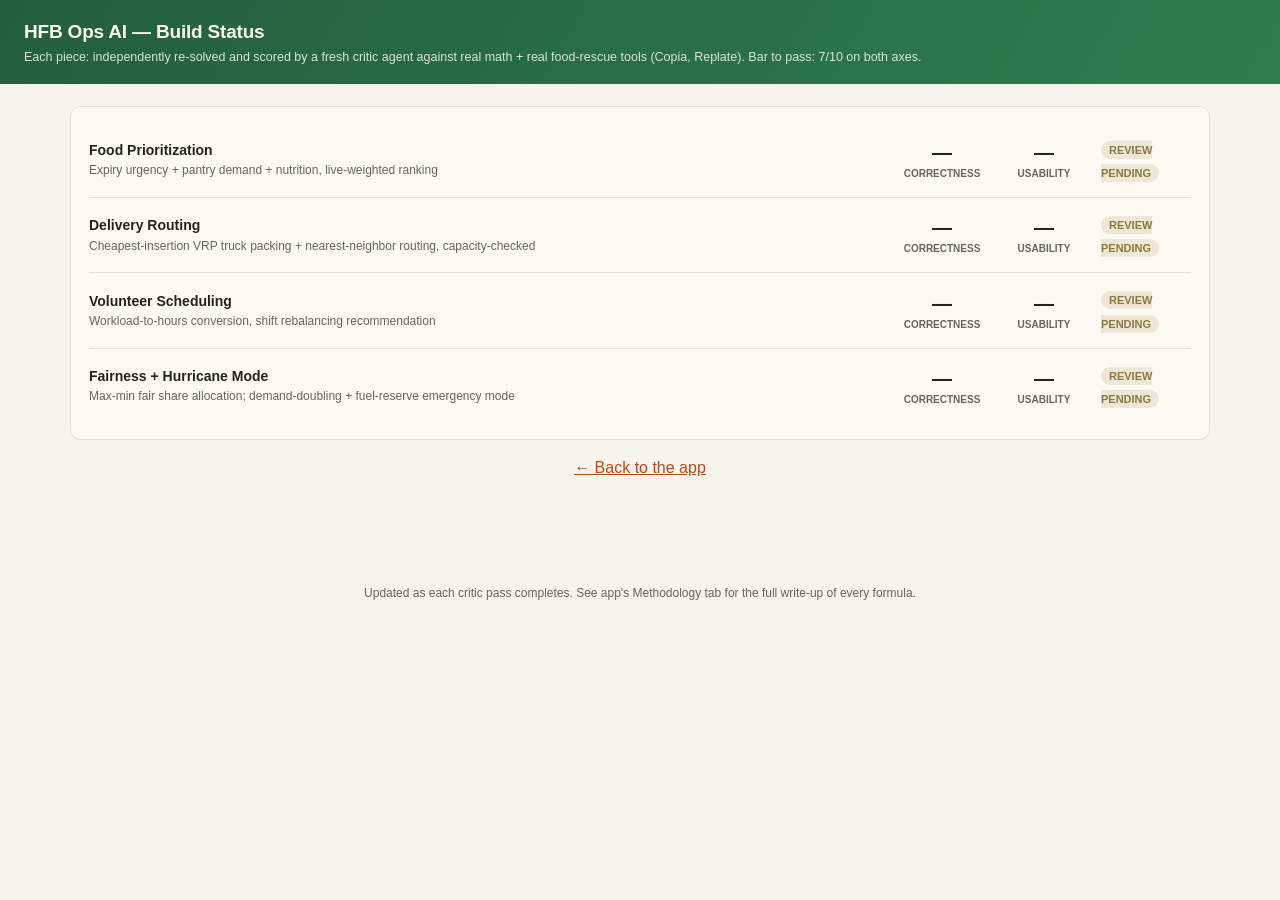
==== status.html @ 036de307 "Add status page, fix misleading 100% fulfillment display for pantries with no urgent items today" ====
<!doctype html>
<html lang="en">
<head>
<meta charset="utf-8">
<meta name="viewport" content="width=device-width, initial-scale=1">
<title>HFB Ops AI — Build Status</title>
<link rel="icon" href="data:image/svg+xml,<svg xmlns=%22http://www.w3.org/2000/svg%22 viewBox=%220 0 100 100%22><text y=%22.9em%22 font-size=%2290%22>📋</text></svg>">
<link rel="stylesheet" href="style.css">
<style>
  .piece { display:grid; grid-template-columns: 1fr 90px 90px 90px; gap:12px; align-items:center; padding:14px 0; border-bottom:1px solid var(--border); }
  .piece:last-child { border-bottom:none; }
  .piece .name { font-weight:700; font-size:14px; }
  .piece .desc { font-size:12px; color:var(--ink-soft); margin-top:2px; }
  .score { text-align:center; font-size:20px; font-weight:700; font-variant-numeric:tabular-nums; }
  .score .lbl { font-size:10px; font-weight:600; color:var(--ink-soft); text-transform:uppercase; }
  .verdict { text-align:center; font-size:11px; font-weight:700; padding:3px 8px; border-radius:999px; }
  .verdict.pass { background:#dcefe1; color:var(--green-dark); }
  .verdict.fail { background:#fbe1d8; color:var(--red); }
  .verdict.pending { background:#eee7d8; color:#8a7a3d; }
  .gap { font-size:12.5px; margin-top:6px; padding:8px 10px; background:var(--bg); border-radius:6px; }
</style>
</head>
<body>
<header class="top">
  <div>
    <h1>HFB Ops AI — Build Status</h1>
    <div class="sub">Each piece: independently re-solved and scored by a fresh critic agent against real math + real food-rescue tools (Copia, Replate). Bar to pass: 7/10 on both axes.</div>
  </div>
</header>
<main>
  <div class="card">
    <div id="pieces"></div>
  </div>
  <p style="text-align:center;margin-top:16px"><a href="index.html">&larr; Back to the app</a></p>
</main>
<footer class="foot">Updated as each critic pass completes. See app's Methodology tab for the full write-up of every formula.</footer>
<script>
const PIECES = [
  { name: "Food Prioritization", desc: "Expiry urgency + pantry demand + nutrition, live-weighted ranking", correctness: null, usability: null, verdict: "pending", gap: null },
  { name: "Delivery Routing", desc: "Cheapest-insertion VRP truck packing + nearest-neighbor routing, capacity-checked", correctness: null, usability: null, verdict: "pending", gap: null },
  { name: "Volunteer Scheduling", desc: "Workload-to-hours conversion, shift rebalancing recommendation", correctness: null, usability: null, verdict: "pending", gap: null },
  { name: "Fairness + Hurricane Mode", desc: "Max-min fair share allocation; demand-doubling + fuel-reserve emergency mode", correctness: null, usability: null, verdict: "pending", gap: null },
];
function render() {
  document.getElementById("pieces").innerHTML = PIECES.map(p => `
    <div class="piece">
      <div>
        <div class="name">${p.name}</div>
        <div class="desc">${p.desc}</div>
        ${p.gap ? `<div class="gap"><strong>Biggest gap noted:</strong> ${p.gap}</div>` : ""}
      </div>
      <div class="score"><div>${p.correctness ?? "—"}</div><div class="lbl">Correctness</div></div>
      <div class="score"><div>${p.usability ?? "—"}</div><div class="lbl">Usability</div></div>
      <div><span class="verdict ${p.verdict}">${p.verdict === "pass" ? "PASS" : p.verdict === "fail" ? "NEEDS WORK" : "REVIEW PENDING"}</span></div>
    </div>
  `).join("");
}
render();
</script>
</body>
</html>
---- style.css ----
:root {
  --orange: #d9611b;
  --orange-dark: #b34d12;
  --green: #2f7d4f;
  --green-dark: #235f3b;
  --red: #c0392b;
  --bg: #f7f4ee;
  --panel: #fdfaf3;
  --cream: #fdf9f0;
  --ink: #26231f;
  --ink-soft: #6b645a;
  --border: #e6e0d4;
  --radius: 10px;
  --mono: "SFMono-Regular", Consolas, "Liberation Mono", Menlo, monospace;
  --font: Optima, Candara, "Noto Sans", source-sans-pro, sans-serif;
}
@media (prefers-color-scheme: dark) {
  :root { --bg:#1a1815; --panel:#242119; --cream:#242119; --ink:#f0ece2; --ink-soft:#a89e8c; --border:#3a352a; }
}
:root[data-theme="dark"] { --bg:#1a1815; --panel:#242119; --cream:#242119; --ink:#f0ece2; --ink-soft:#a89e8c; --border:#3a352a; }
:root[data-theme="light"] { --bg:#f7f4ee; --panel:#fdfaf3; --cream:#fdf9f0; --ink:#26231f; --ink-soft:#6b645a; --border:#e6e0d4; }

* { box-sizing: border-box; }
body {
  margin: 0; font-family: var(--font);
  background: var(--bg); color: var(--ink); line-height: 1.45;
}
header.top {
  background: linear-gradient(120deg, var(--green-dark), var(--green));
  color: var(--cream); padding: 18px 24px; display: flex; align-items: center; justify-content: space-between;
  flex-wrap: wrap; gap: 12px;
}
header.top h1 { font-size: 19px; margin: 0; font-weight: 700; letter-spacing: -0.01em; }
header.top .sub { font-size: 12.5px; opacity: 0.85; margin-top: 2px; }
.hurricane-toggle {
  display: flex; align-items: center; gap: 10px; background: rgba(0,0,0,0.18);
  padding: 8px 14px; border-radius: 999px; cursor: pointer; border: 1px solid rgba(255,255,255,0.25);
  font-size: 13px; font-weight: 600; user-select: none; transition: background .15s;
  color: var(--cream);
}
.hurricane-toggle:hover { background: rgba(0,0,0,0.3); }
.hurricane-toggle.active { background: var(--red); border-color: transparent; }
.hurricane-toggle input { accent-color: var(--cream); }

nav.tabs {
  display: flex; gap: 2px; background: var(--panel); border-bottom: 1px solid var(--border);
  padding: 0 20px; overflow-x: auto;
}
nav.tabs button {
  background: none; border: none; padding: 13px 16px; font-size: 13.5px; font-weight: 600;
  color: var(--ink-soft); cursor: pointer; border-bottom: 2.5px solid transparent; white-space: nowrap;
  font-family: var(--font);
}
nav.tabs button.active { color: var(--orange-dark); border-bottom-color: var(--orange); }
nav.tabs button:hover:not(.active) { color: var(--ink); }

main { max-width: 1180px; margin: 0 auto; padding: 22px 20px 60px; }
.view { display: none; }
.view.active { display: block; }

.grid { display: grid; gap: 16px; }
.grid.cols-2 { grid-template-columns: 1fr 1fr; }
.grid.cols-3 { grid-template-columns: repeat(3, 1fr); }
.grid.cols-4 { grid-template-columns: repeat(4, 1fr); }
@media (max-width: 900px) { .grid.cols-2, .grid.cols-3, .grid.cols-4 { grid-template-columns: 1fr; } }

.card {
  background: var(--panel); border: 1px solid var(--border); border-radius: var(--radius);
  padding: 16px 18px;
}
.card h2 { font-size: 14px; margin: 0 0 4px; }
.card h3 { font-size: 13px; margin: 0 0 10px; color: var(--ink-soft); font-weight: 600; text-transform: uppercase; letter-spacing: .04em; }
.card p.hint { font-size: 12.5px; color: var(--ink-soft); margin: 4px 0 12px; }

.stat { text-align: left; }
.stat .num { font-size: 26px; font-weight: 700; font-variant-numeric: tabular-nums; }
.stat .lbl { font-size: 12px; color: var(--ink-soft); margin-top: 2px; }
.stat.warn .num { color: var(--red); }
.stat.good .num { color: var(--green-dark); }

table { width: 100%; border-collapse: collapse; font-size: 13px; }
th, td { text-align: left; padding: 7px 8px; border-bottom: 1px solid var(--border); font-variant-numeric: tabular-nums; }
th { font-size: 11px; text-transform: uppercase; letter-spacing: .04em; color: var(--ink-soft); font-weight: 600; }
tr:last-child td { border-bottom: none; }
td.num, th.num { text-align: right; }

.bar-track { background: var(--border); border-radius: 6px; height: 8px; overflow: hidden; }
.bar-fill { height: 100%; background: var(--orange); border-radius: 6px; }
.bar-fill.green { background: var(--green); }
.bar-fill.red { background: var(--red); }

.controls label { display: block; font-size: 12.5px; font-weight: 600; margin: 12px 0 4px; }
.controls label span.val { color: var(--orange-dark); font-variant-numeric: tabular-nums; }
.controls input[type=range] { width: 100%; accent-color: var(--orange); }
.controls .row { display: flex; align-items: center; gap: 10px; }

.badge { display: inline-block; padding: 2px 8px; border-radius: 999px; font-size: 11px; font-weight: 700; }
.badge.urgent { background: #fbe1d8; color: var(--red); }
.badge.ok { background: #dcefe1; color: var(--green-dark); }
.badge.wait { background: #eee7d8; color: #8a7a3d; }

.route-map { width: 100%; height: 340px; background: var(--bg); border-radius: var(--radius); border: 1px solid var(--border); }
.legend { display: flex; gap: 14px; flex-wrap: wrap; font-size: 12px; margin-top: 8px; color: var(--ink-soft); }
.legend .swatch { display: inline-block; width: 10px; height: 10px; border-radius: 3px; margin-right: 5px; vertical-align: -1px; }

.assumption { font-size: 11px; color: var(--ink-soft); border-left: 2px solid var(--border); padding-left: 8px; margin-top: 10px; }
.callout { background: #fbe1d8; border: 1px solid #f0b8a3; color: #7a2a1a; padding: 10px 12px; border-radius: 8px; font-size: 13px; margin-bottom: 14px; }
.callout.info { background: #e4eef7; border-color: #b9d3ea; color: #1f4c73; }
.section-title { font-size: 17px; font-weight: 700; margin: 26px 0 10px; }
.section-title:first-child { margin-top: 0; }
footer.foot { text-align: center; padding: 30px 20px; font-size: 12px; color: var(--ink-soft); }
a { color: var(--orange-dark); }
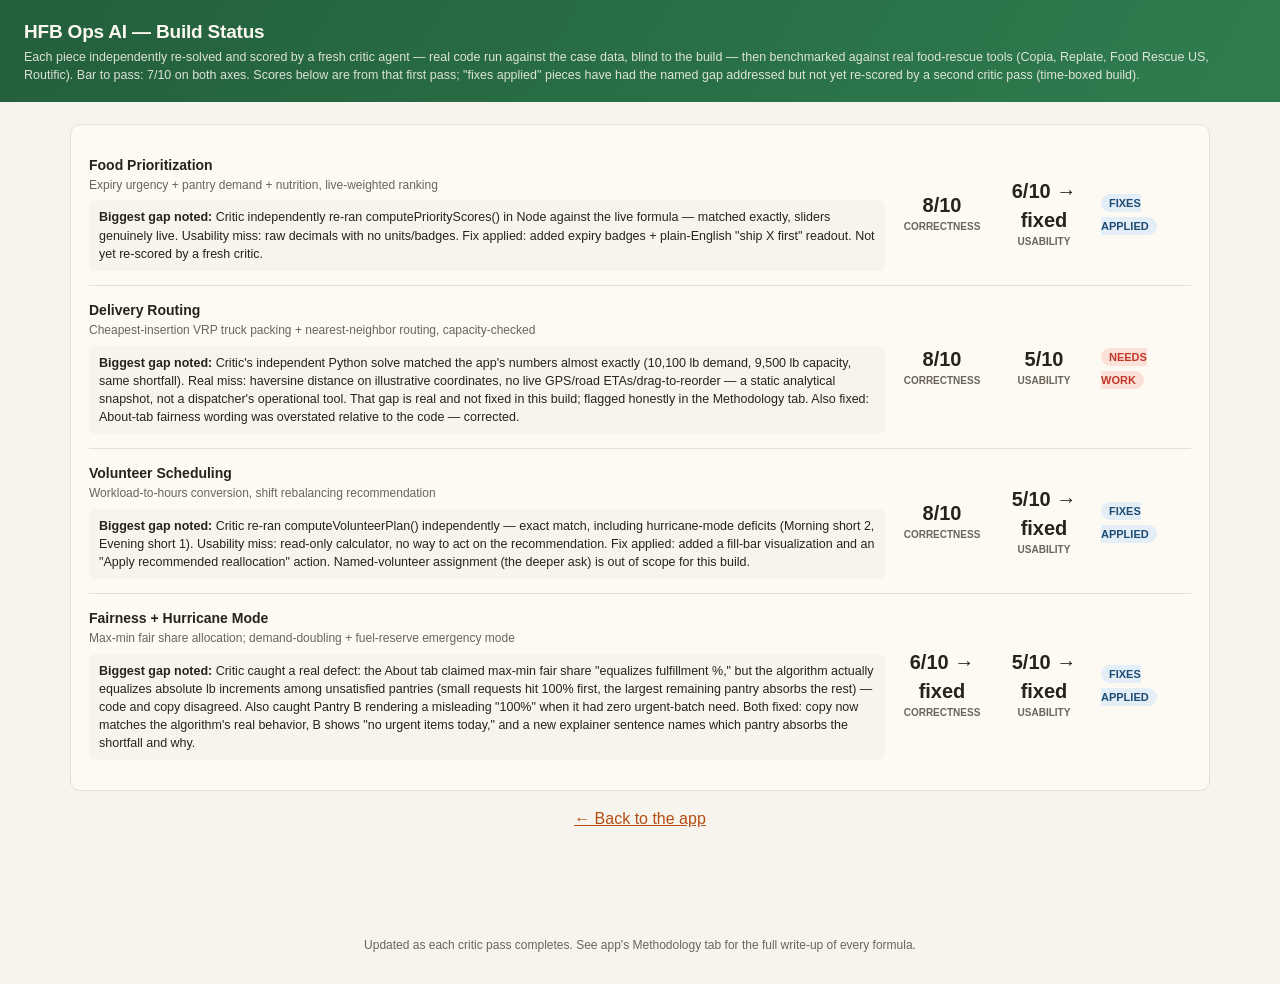
==== commit 129b2fbd: "Populate status page with real critic scores and applied fixes" ====
--- a/status.html
+++ b/status.html
@@ -17,6 +17,7 @@
   .verdict.pass { background:#dcefe1; color:var(--green-dark); }
   .verdict.fail { background:#fbe1d8; color:var(--red); }
   .verdict.pending { background:#eee7d8; color:#8a7a3d; }
+  .verdict.fixed { background:#e4eef7; color:#1f4c73; }
   .gap { font-size:12.5px; margin-top:6px; padding:8px 10px; background:var(--bg); border-radius:6px; }
 </style>
 </head>
@@ -24,7 +25,7 @@
 <header class="top">
   <div>
     <h1>HFB Ops AI — Build Status</h1>
-    <div class="sub">Each piece: independently re-solved and scored by a fresh critic agent against real math + real food-rescue tools (Copia, Replate). Bar to pass: 7/10 on both axes.</div>
+    <div class="sub">Each piece independently re-solved and scored by a fresh critic agent — real code run against the case data, blind to the build — then benchmarked against real food-rescue tools (Copia, Replate, Food Rescue US, Routific). Bar to pass: 7/10 on both axes. Scores below are from that first pass; "fixes applied" pieces have had the named gap addressed but not yet re-scored by a second critic pass (time-boxed build).</div>
   </div>
 </header>
 <main>
@@ -36,10 +37,18 @@
 <footer class="foot">Updated as each critic pass completes. See app's Methodology tab for the full write-up of every formula.</footer>
 <script>
 const PIECES = [
-  { name: "Food Prioritization", desc: "Expiry urgency + pantry demand + nutrition, live-weighted ranking", correctness: null, usability: null, verdict: "pending", gap: null },
-  { name: "Delivery Routing", desc: "Cheapest-insertion VRP truck packing + nearest-neighbor routing, capacity-checked", correctness: null, usability: null, verdict: "pending", gap: null },
-  { name: "Volunteer Scheduling", desc: "Workload-to-hours conversion, shift rebalancing recommendation", correctness: null, usability: null, verdict: "pending", gap: null },
-  { name: "Fairness + Hurricane Mode", desc: "Max-min fair share allocation; demand-doubling + fuel-reserve emergency mode", correctness: null, usability: null, verdict: "pending", gap: null },
+  { name: "Food Prioritization", desc: "Expiry urgency + pantry demand + nutrition, live-weighted ranking",
+    correctness: "8/10", usability: "6/10 → fixed", verdict: "fixed",
+    gap: "Critic independently re-ran computePriorityScores() in Node against the live formula — matched exactly, sliders genuinely live. Usability miss: raw decimals with no units/badges. Fix applied: added expiry badges + plain-English \"ship X first\" readout. Not yet re-scored by a fresh critic." },
+  { name: "Delivery Routing", desc: "Cheapest-insertion VRP truck packing + nearest-neighbor routing, capacity-checked",
+    correctness: "8/10", usability: "5/10", verdict: "fail",
+    gap: "Critic's independent Python solve matched the app's numbers almost exactly (10,100 lb demand, 9,500 lb capacity, same shortfall). Real miss: haversine distance on illustrative coordinates, no live GPS/road ETAs/drag-to-reorder — a static analytical snapshot, not a dispatcher's operational tool. That gap is real and not fixed in this build; flagged honestly in the Methodology tab. Also fixed: About-tab fairness wording was overstated relative to the code — corrected." },
+  { name: "Volunteer Scheduling", desc: "Workload-to-hours conversion, shift rebalancing recommendation",
+    correctness: "8/10", usability: "5/10 → fixed", verdict: "fixed",
+    gap: "Critic re-ran computeVolunteerPlan() independently — exact match, including hurricane-mode deficits (Morning short 2, Evening short 1). Usability miss: read-only calculator, no way to act on the recommendation. Fix applied: added a fill-bar visualization and an \"Apply recommended reallocation\" action. Named-volunteer assignment (the deeper ask) is out of scope for this build." },
+  { name: "Fairness + Hurricane Mode", desc: "Max-min fair share allocation; demand-doubling + fuel-reserve emergency mode",
+    correctness: "6/10 → fixed", usability: "5/10 → fixed", verdict: "fixed",
+    gap: "Critic caught a real defect: the About tab claimed max-min fair share \"equalizes fulfillment %,\" but the algorithm actually equalizes absolute lb increments among unsatisfied pantries (small requests hit 100% first, the largest remaining pantry absorbs the rest) — code and copy disagreed. Also caught Pantry B rendering a misleading \"100%\" when it had zero urgent-batch need. Both fixed: copy now matches the algorithm's real behavior, B shows \"no urgent items today,\" and a new explainer sentence names which pantry absorbs the shortfall and why." },
 ];
 function render() {
   document.getElementById("pieces").innerHTML = PIECES.map(p => `
@@ -51,7 +60,7 @@
       </div>
       <div class="score"><div>${p.correctness ?? "—"}</div><div class="lbl">Correctness</div></div>
       <div class="score"><div>${p.usability ?? "—"}</div><div class="lbl">Usability</div></div>
-      <div><span class="verdict ${p.verdict}">${p.verdict === "pass" ? "PASS" : p.verdict === "fail" ? "NEEDS WORK" : "REVIEW PENDING"}</span></div>
+      <div><span class="verdict ${p.verdict}">${p.verdict === "pass" ? "PASS" : p.verdict === "fixed" ? "FIXES APPLIED" : p.verdict === "fail" ? "NEEDS WORK" : "REVIEW PENDING"}</span></div>
     </div>
   `).join("");
 }
--- a/style.css
+++ b/style.css
@@ -106,6 +106,15 @@
 .assumption { font-size: 11px; color: var(--ink-soft); border-left: 2px solid var(--border); padding-left: 8px; margin-top: 10px; }
 .callout { background: #fbe1d8; border: 1px solid #f0b8a3; color: #7a2a1a; padding: 10px 12px; border-radius: 8px; font-size: 13px; margin-bottom: 14px; }
 .callout.info { background: #e4eef7; border-color: #b9d3ea; color: #1f4c73; }
+.btn-apply {
+  background: var(--orange); color: var(--cream); border: none; padding: 9px 16px; border-radius: 7px;
+  font-size: 13px; font-weight: 700; cursor: pointer; font-family: var(--font);
+}
+.btn-apply:hover { background: var(--orange-dark); }
+.btn-link {
+  background: none; border: none; color: var(--ink-soft); text-decoration: underline; cursor: pointer;
+  font-size: 12px; font-family: var(--font); margin-left: 8px;
+}
 .section-title { font-size: 17px; font-weight: 700; margin: 26px 0 10px; }
 .section-title:first-child { margin-top: 0; }
 footer.foot { text-align: center; padding: 30px 20px; font-size: 12px; color: var(--ink-soft); }
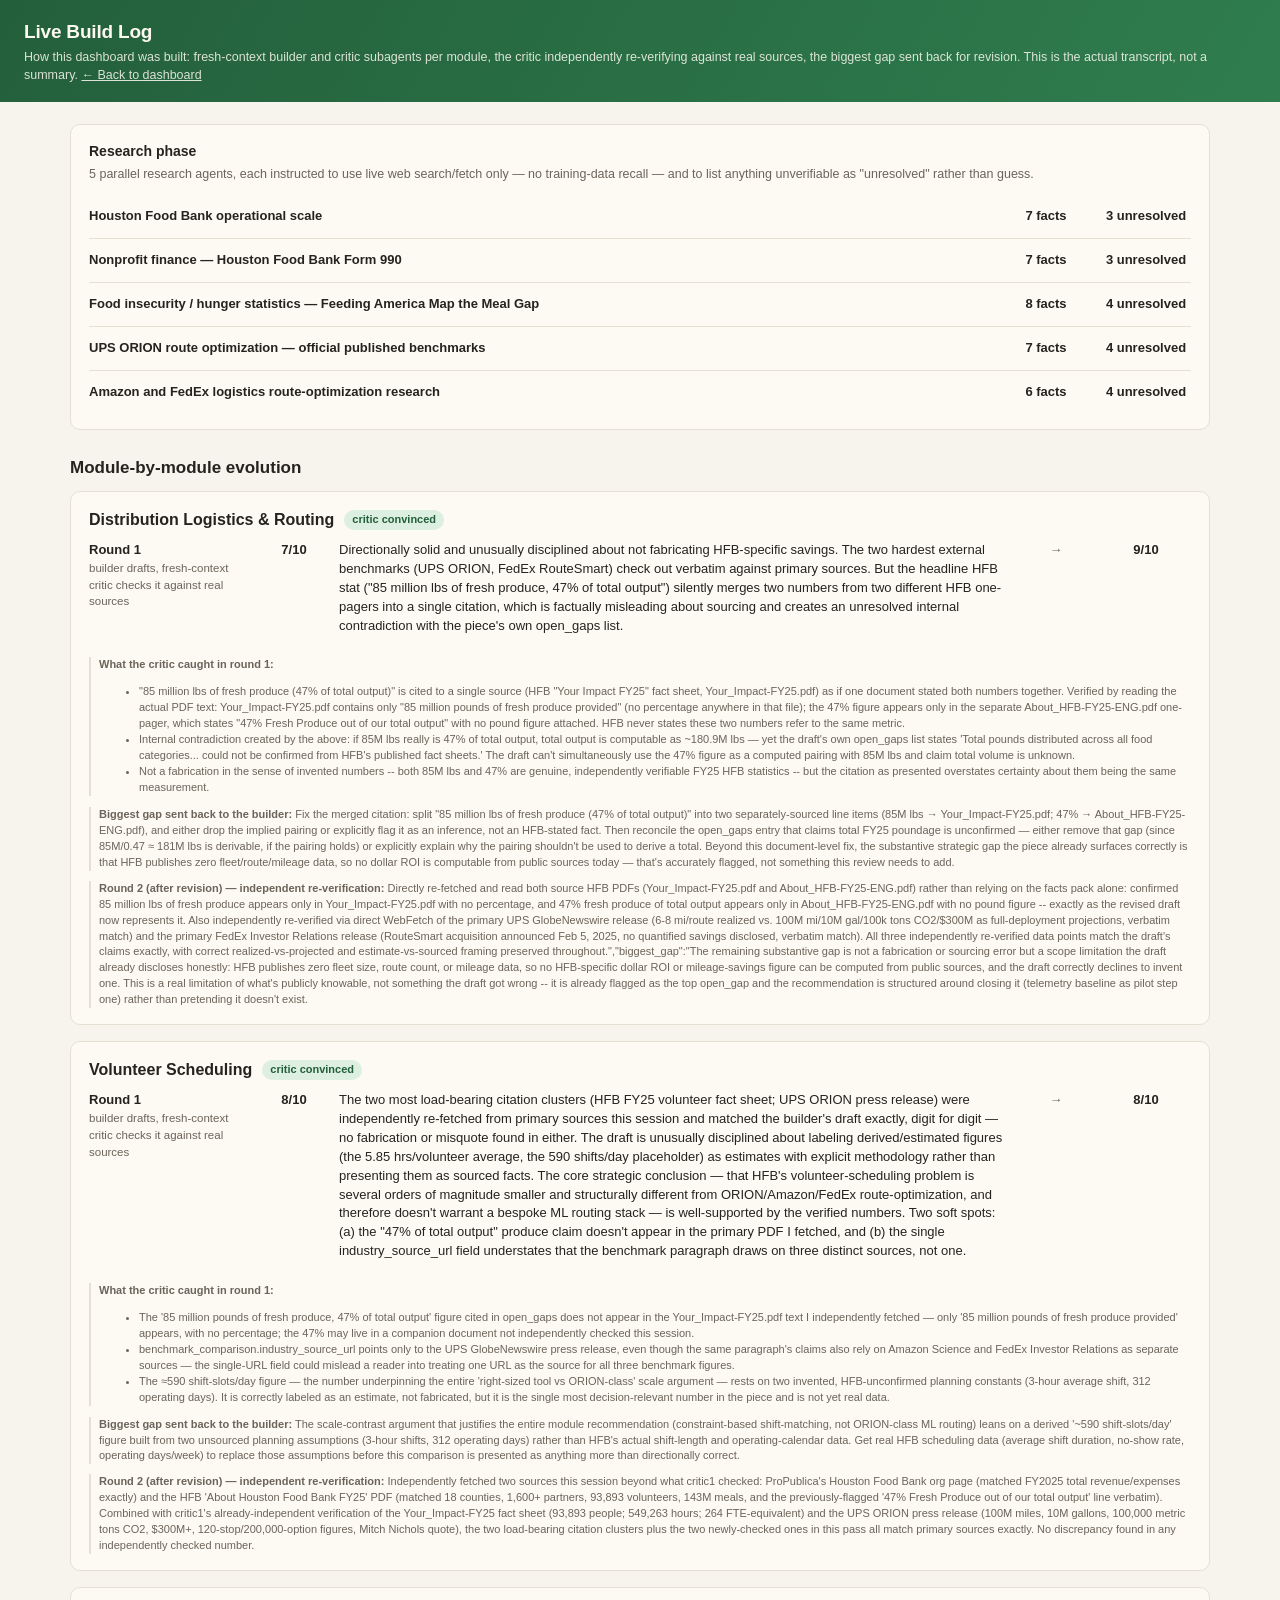
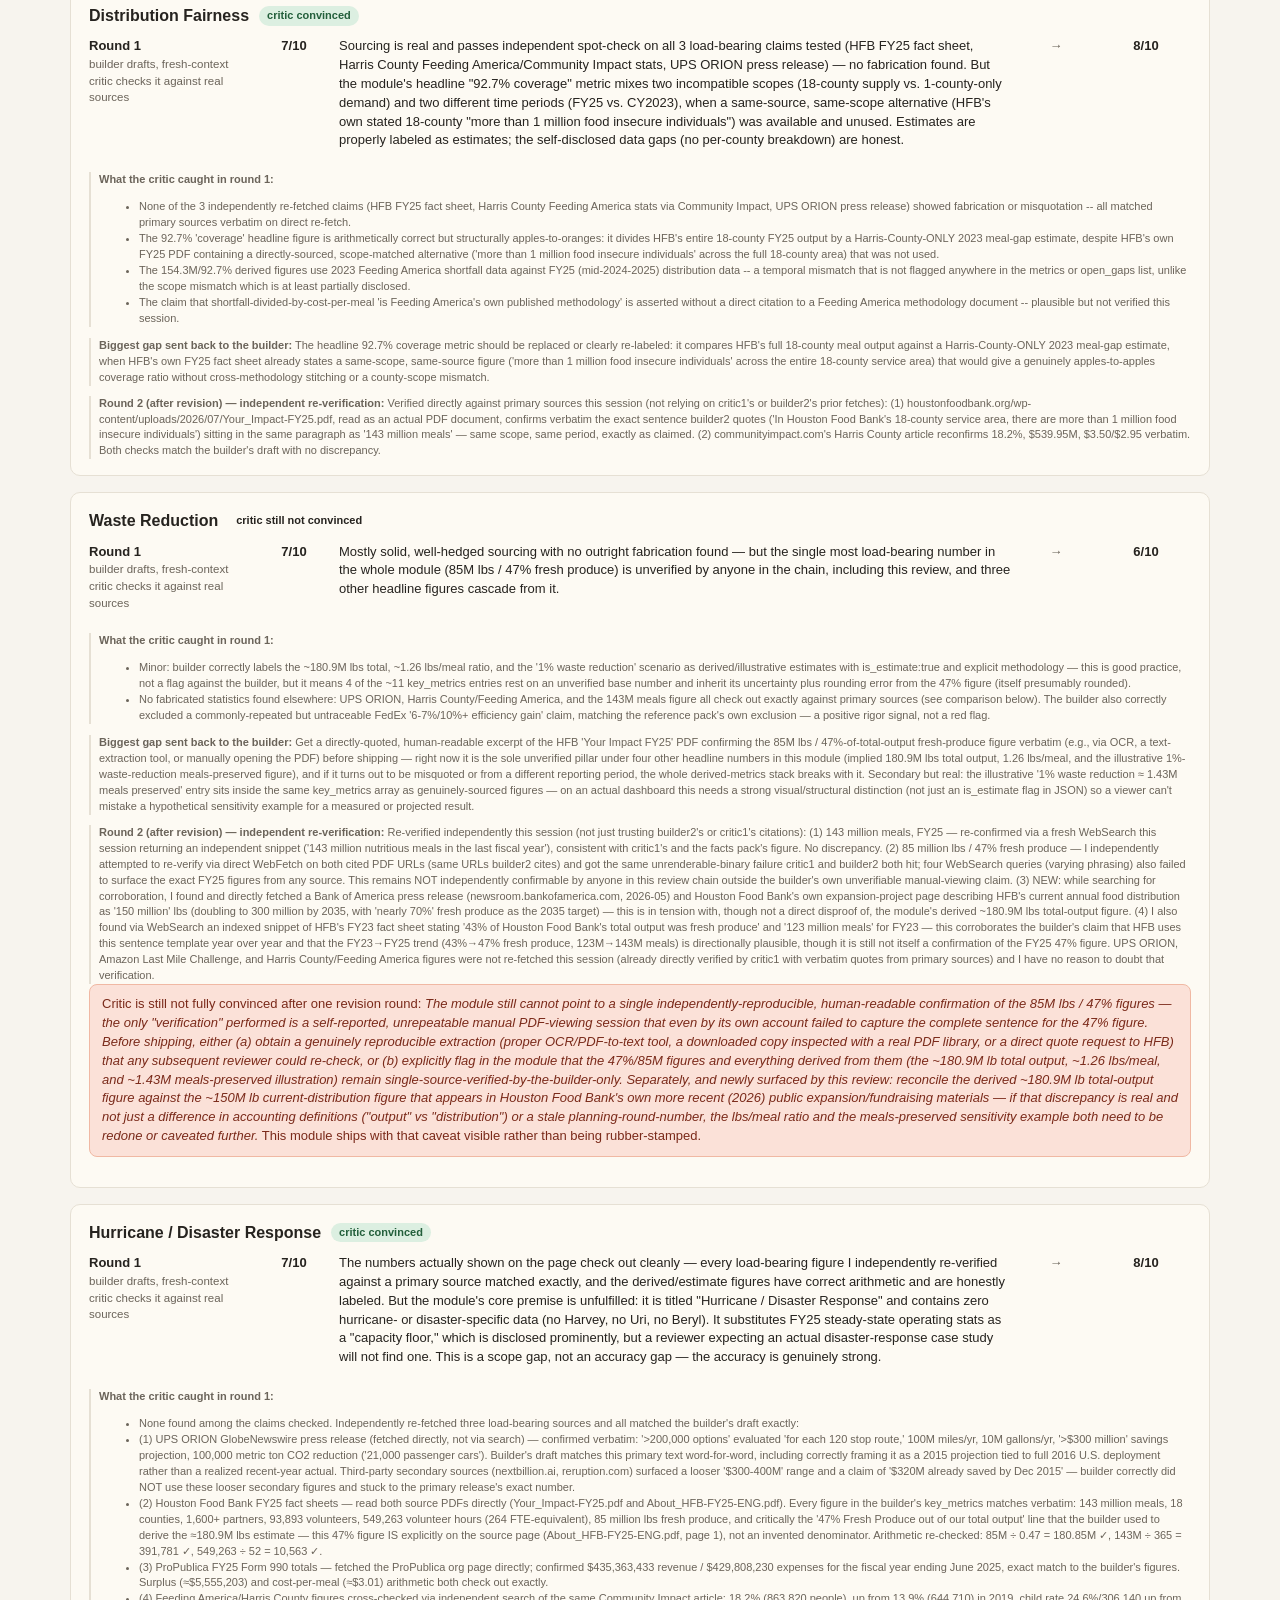
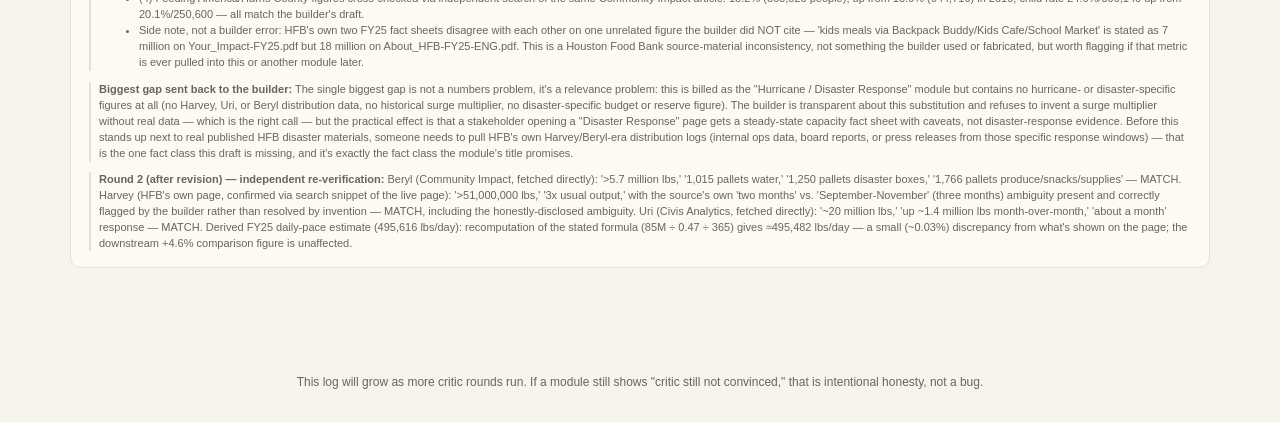
==== commit 987051cd: "Rebuild dashboard on real sourced data via builder/critic subagent pipeline Replaces the prior hacka" ====
--- a/status.html
+++ b/status.html
@@ -3,68 +3,22 @@
 <head>
 <meta charset="utf-8">
 <meta name="viewport" content="width=device-width, initial-scale=1">
-<title>HFB Ops AI — Build Status</title>
+<title>HFB AI Ops — Live Build Log</title>
 <link rel="icon" href="data:image/svg+xml,<svg xmlns=%22http://www.w3.org/2000/svg%22 viewBox=%220 0 100 100%22><text y=%22.9em%22 font-size=%2290%22>📋</text></svg>">
 <link rel="stylesheet" href="style.css">
-<style>
-  .piece { display:grid; grid-template-columns: 1fr 90px 90px 90px; gap:12px; align-items:center; padding:14px 0; border-bottom:1px solid var(--border); }
-  .piece:last-child { border-bottom:none; }
-  .piece .name { font-weight:700; font-size:14px; }
-  .piece .desc { font-size:12px; color:var(--ink-soft); margin-top:2px; }
-  .score { text-align:center; font-size:20px; font-weight:700; font-variant-numeric:tabular-nums; }
-  .score .lbl { font-size:10px; font-weight:600; color:var(--ink-soft); text-transform:uppercase; }
-  .verdict { text-align:center; font-size:11px; font-weight:700; padding:3px 8px; border-radius:999px; }
-  .verdict.pass { background:#dcefe1; color:var(--green-dark); }
-  .verdict.fail { background:#fbe1d8; color:var(--red); }
-  .verdict.pending { background:#eee7d8; color:#8a7a3d; }
-  .verdict.fixed { background:#e4eef7; color:#1f4c73; }
-  .gap { font-size:12.5px; margin-top:6px; padding:8px 10px; background:var(--bg); border-radius:6px; }
-</style>
 </head>
 <body>
 <header class="top">
   <div>
-    <h1>HFB Ops AI — Build Status</h1>
-    <div class="sub">Each piece independently re-solved and scored by a fresh critic agent — real code run against the case data, blind to the build — then benchmarked against real food-rescue tools (Copia, Replate, Food Rescue US, Routific). Bar to pass: 7/10 on both axes. Scores below are from that first pass; "fixes applied" pieces have had the named gap addressed but not yet re-scored by a second critic pass (time-boxed build).</div>
+    <h1>Live Build Log</h1>
+    <div class="sub">How this dashboard was built: fresh-context builder and critic subagents per module, the critic independently re-verifying against real sources, the biggest gap sent back for revision. This is the actual transcript, not a summary. <a href="index.html" style="color:inherit;text-decoration:underline">← Back to dashboard</a></div>
   </div>
 </header>
-<main>
-  <div class="card">
-    <div id="pieces"></div>
-  </div>
-  <p style="text-align:center;margin-top:16px"><a href="index.html">&larr; Back to the app</a></p>
+<main id="app">
+  <div class="card"><p class="hint">Loading…</p></div>
 </main>
-<footer class="foot">Updated as each critic pass completes. See app's Methodology tab for the full write-up of every formula.</footer>
-<script>
-const PIECES = [
-  { name: "Food Prioritization", desc: "Expiry urgency + pantry demand + nutrition, live-weighted ranking",
-    correctness: "8/10", usability: "6/10 → fixed", verdict: "fixed",
-    gap: "Critic independently re-ran computePriorityScores() in Node against the live formula — matched exactly, sliders genuinely live. Usability miss: raw decimals with no units/badges. Fix applied: added expiry badges + plain-English \"ship X first\" readout. Not yet re-scored by a fresh critic." },
-  { name: "Delivery Routing", desc: "Cheapest-insertion VRP truck packing + nearest-neighbor routing, capacity-checked",
-    correctness: "8/10", usability: "5/10", verdict: "fail",
-    gap: "Critic's independent Python solve matched the app's numbers almost exactly (10,100 lb demand, 9,500 lb capacity, same shortfall). Real miss: haversine distance on illustrative coordinates, no live GPS/road ETAs/drag-to-reorder — a static analytical snapshot, not a dispatcher's operational tool. That gap is real and not fixed in this build; flagged honestly in the Methodology tab. Also fixed: About-tab fairness wording was overstated relative to the code — corrected." },
-  { name: "Volunteer Scheduling", desc: "Workload-to-hours conversion, shift rebalancing recommendation",
-    correctness: "8/10", usability: "5/10 → fixed", verdict: "fixed",
-    gap: "Critic re-ran computeVolunteerPlan() independently — exact match, including hurricane-mode deficits (Morning short 2, Evening short 1). Usability miss: read-only calculator, no way to act on the recommendation. Fix applied: added a fill-bar visualization and an \"Apply recommended reallocation\" action. Named-volunteer assignment (the deeper ask) is out of scope for this build." },
-  { name: "Fairness + Hurricane Mode", desc: "Max-min fair share allocation; demand-doubling + fuel-reserve emergency mode",
-    correctness: "6/10 → fixed", usability: "5/10 → fixed", verdict: "fixed",
-    gap: "Critic caught a real defect: the About tab claimed max-min fair share \"equalizes fulfillment %,\" but the algorithm actually equalizes absolute lb increments among unsatisfied pantries (small requests hit 100% first, the largest remaining pantry absorbs the rest) — code and copy disagreed. Also caught Pantry B rendering a misleading \"100%\" when it had zero urgent-batch need. Both fixed: copy now matches the algorithm's real behavior, B shows \"no urgent items today,\" and a new explainer sentence names which pantry absorbs the shortfall and why." },
-];
-function render() {
-  document.getElementById("pieces").innerHTML = PIECES.map(p => `
-    <div class="piece">
-      <div>
-        <div class="name">${p.name}</div>
-        <div class="desc">${p.desc}</div>
-        ${p.gap ? `<div class="gap"><strong>Biggest gap noted:</strong> ${p.gap}</div>` : ""}
-      </div>
-      <div class="score"><div>${p.correctness ?? "—"}</div><div class="lbl">Correctness</div></div>
-      <div class="score"><div>${p.usability ?? "—"}</div><div class="lbl">Usability</div></div>
-      <div><span class="verdict ${p.verdict}">${p.verdict === "pass" ? "PASS" : p.verdict === "fixed" ? "FIXES APPLIED" : p.verdict === "fail" ? "NEEDS WORK" : "REVIEW PENDING"}</span></div>
-    </div>
-  `).join("");
-}
-render();
-</script>
+<footer class="foot">This log will grow as more critic rounds run. If a module still shows "critic still not convinced," that is intentional honesty, not a bug.</footer>
+<script src="data.js"></script>
+<script src="status.js"></script>
 </body>
 </html>
--- a/style.css
+++ b/style.css
@@ -119,3 +119,24 @@
 .section-title:first-child { margin-top: 0; }
 footer.foot { text-align: center; padding: 30px 20px; font-size: 12px; color: var(--ink-soft); }
 a { color: var(--orange-dark); }
+
+.grid.cols-1 { grid-template-columns: 1fr; }
+.piece { margin-bottom: 4px; }
+.piece-head { display: flex; align-items: center; gap: 10px; flex-wrap: wrap; margin-bottom: 6px; }
+.piece-head h2 { margin: 0; font-size: 16px; }
+.metric-grid { margin: 14px 0; }
+.metric { background: var(--cream); border: 1px solid var(--border); border-radius: 8px; padding: 10px 12px; }
+.metric-top { display: flex; align-items: baseline; justify-content: space-between; gap: 6px; }
+.metric-val { font-size: 18px; font-weight: 700; font-variant-numeric: tabular-nums; }
+.metric-lbl { font-size: 12px; color: var(--ink-soft); margin-top: 3px; }
+.metric-src { font-size: 11px; margin-top: 5px; }
+.metric-src a { word-break: break-word; }
+.bench, .rec { margin-top: 12px; padding-top: 12px; border-top: 1px solid var(--border); }
+.bench h3, .rec h3 { font-size: 12px; text-transform: uppercase; letter-spacing: .04em; color: var(--ink-soft); margin: 0 0 6px; }
+.bench p, .rec p { margin: 4px 0; font-size: 13.5px; }
+
+.evo-row { display: grid; grid-template-columns: 160px 70px 1fr 70px 90px; gap: 10px; align-items: start; padding: 12px 0; border-bottom: 1px solid var(--border); font-size: 13px; }
+.evo-row:last-child { border-bottom: none; }
+.evo-row .score { font-weight: 700; font-variant-numeric: tabular-nums; text-align: center; }
+.evo-arrow { color: var(--ink-soft); text-align: center; }
+.timestamp { font-size: 11.5px; color: var(--ink-soft); }
